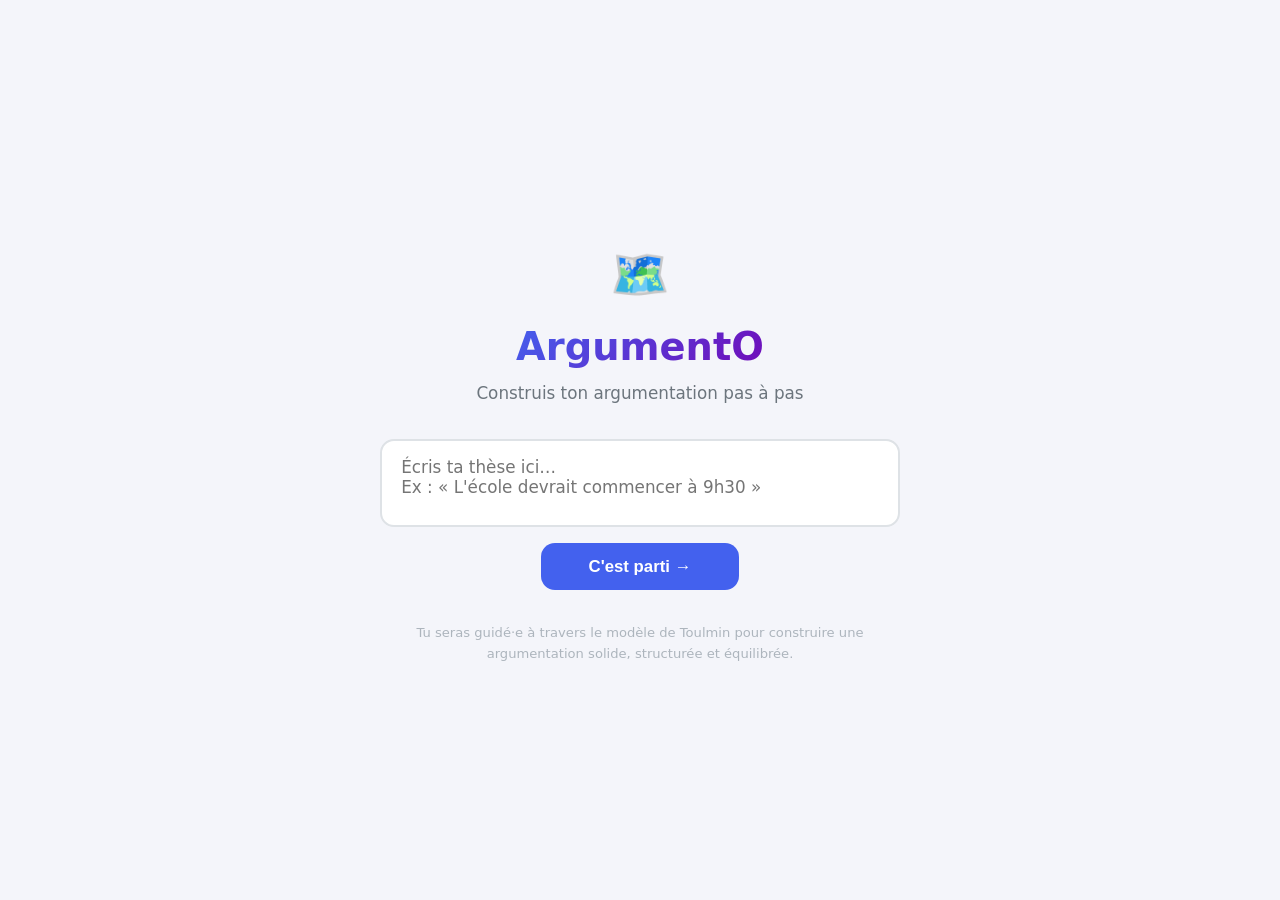
==== index.html @ 62ae569c "Commit initial Co-authored-by: Copilot <copilot@github.com>" ====
<!DOCTYPE html>
<html lang="fr">
<head>
<meta charset="UTF-8">
<meta name="viewport" content="width=device-width, initial-scale=1.0">
<title>ArgumentO : Construis ton argumentation</title>
<link rel="stylesheet" href="styles.css">
</head>
<body>

<!-- ════ START ════ -->
<div id="start">
  <div class="logo">🗺️</div>
  <h1>ArgumentO</h1>
  <p class="sub">Construis ton argumentation pas à pas</p>
  <textarea id="thesis-in" placeholder="Écris ta thèse ici…&#10;Ex : « L'école devrait commencer à 9h30 »"></textarea>
  <button class="go" id="start-go-btn" onclick="go()">C'est parti →</button>
  <p class="hint">Tu seras guidé·e à travers le modèle de Toulmin pour construire une argumentation solide, structurée et équilibrée.</p>
</div>

<!-- ════ APP ════ -->
<div id="app">
  <!-- MODAL -->
  <div id="modal-overlay" class="modal-overlay"></div>

  <div class="wrap">
    <div class="hdr">
      <h1>ArgumentO</h1>
      <div class="spacer"></div>
      <button class="hbtn" id="export-map-btn">Exporter</button>
      <button class="hbtn" id="import-map-btn">Importer</button>
      <button class="hbtn" id="share-map-btn">Partager</button>
      <button class="hbtn" id="open-summaries-btn">Voir tous les résumés</button>
      <div class="score-box">
        <span class="slbl">Score</span>
        <div class="sbar"><div class="sfill" id="sfill"></div></div>
        <span class="sval" id="sval">0</span>
      </div>
      <button class="hbtn rst" onclick="reset()">↺ Nouveau</button>
    </div>
    <div class="tree-legend">
      <span class="tl-item"><span class="tl-dot t"></span>Thèse</span>
      <span class="tl-item"><span class="tl-dot p"></span>Pour</span>
      <span class="tl-item"><span class="tl-dot c"></span>Contre</span>
      <span class="spacer-flex"></span>
      <span class="tl-item tl-item-muted">Cliquer un nœud pour éditer · + pour ajouter</span>
    </div>
    <div class="tree-scroll">
      <div id="ktree" class="ktree"></div>
    </div>
  </div>
</div>

<input type="file" id="import-map-file" class="hidden-file" accept="application/json,.json" title="Importer une map JSON" aria-label="Importer une map JSON">

<script src="script.js"></script>
</body>
</html>
---- styles.css ----
*{margin:0;padding:0;box-sizing:border-box}
body{font-family:'Inter',-apple-system,system-ui,sans-serif;background:#f4f5fa;color:#1a1a2e;line-height:1.6}
#app{display:none}
#modal-overlay{display:none}
#view-modal-overlay{display:none}
.spacer-flex{flex:1}
.tl-item-muted{color:#adb5bd;font-size:.68rem}
.hidden-file{display:none}

/* ── START ── */
#start{display:flex;flex-direction:column;align-items:center;justify-content:center;min-height:100vh;padding:2rem;text-align:center}
#start .logo{font-size:3rem;margin-bottom:.2rem}
#start h1{font-size:2.4rem;font-weight:800;background:linear-gradient(135deg,#4361ee,#7209b7);-webkit-background-clip:text;background-clip:text;-webkit-text-fill-color:transparent}
#start .sub{color:#6c757d;margin:.2rem 0 2rem;font-size:1.05rem}
#start textarea{width:100%;max-width:520px;height:88px;padding:1rem 1.2rem;border:2px solid #dee2e6;border-radius:14px;font-size:1.05rem;font-family:inherit;resize:none;transition:border .2s}
#start textarea:focus{outline:none;border-color:#4361ee}
#start textarea.invalid{border-color:#ef476f;box-shadow:0 0 0 3px rgba(239,71,111,.15)}
#start .go{margin-top:1rem;padding:.85rem 3rem;background:#4361ee;color:#fff;border:none;border-radius:14px;font-size:1.05rem;font-weight:700;cursor:pointer}
#start .go:hover{background:#3a56d4}
#start .hint{color:#adb5bd;font-size:.82rem;margin-top:2rem;max-width:450px}

/* ── WRAP ── */
.wrap{max-width:100%;margin:0 auto;padding:1.2rem 1.2rem 5rem}

/* ── HEADER ── */
.hdr{display:flex;align-items:center;gap:.6rem;margin-bottom:1rem;flex-wrap:wrap}
.hdr h1{font-size:1.25rem;font-weight:700;white-space:nowrap}
.hdr .spacer{flex:1}
.hbtn{padding:.45rem .9rem;border:1px solid #dee2e6;border-radius:8px;cursor:pointer;font-size:.8rem;font-weight:600;background:#fff;transition:all .15s;white-space:nowrap}
.hbtn:hover{background:#f1f3f5}
.hbtn.rst{color:#6c757d}
.hbtn:disabled{opacity:.55;cursor:not-allowed}

/* ── SCORE ── */
.score-box{display:flex;align-items:center;gap:.55rem;background:#fff;padding:.45rem .9rem;border-radius:10px;border:1px solid #e9ecef;box-shadow:0 1px 3px rgba(0,0,0,.04)}
.slbl{font-size:.7rem;font-weight:700;text-transform:uppercase;letter-spacing:.06em;color:#6c757d}
.sbar{width:80px;height:7px;background:#f1f3f5;border-radius:6px;overflow:hidden}
.sfill{height:100%;border-radius:6px;transition:width .5s,background .5s}
.sval{font-size:.82rem;font-weight:700;white-space:nowrap}

/* ── TIPS ── */
.tips{display:flex;flex-wrap:wrap;gap:.35rem;margin-bottom:.8rem}
.tip{font-size:.72rem;background:#fff;border:1px solid #e9ecef;padding:.25rem .6rem;border-radius:6px;color:#6c757d}

/* ══════════════════════════════
   KIALO TREE (main view)
   ══════════════════════════════ */
.tree-scroll{overflow-x:auto;overflow-y:visible;padding:1rem 0 2rem}
.ktree{display:flex;justify-content:center;min-width:max-content;padding:0 2rem}
.tree-legend{display:flex;align-items:center;gap:1rem;margin-bottom:.3rem;padding:.4rem 0}
.tl-item{display:flex;align-items:center;gap:.3rem;font-size:.72rem;font-weight:600;color:#6c757d}
.tl-dot{width:10px;height:10px;border-radius:50%}
.tl-dot.t{background:#4361ee}.tl-dot.p{background:#06d6a0}.tl-dot.c{background:#ef476f}

.knode{display:flex;flex-direction:column;align-items:center}
.kcard{width:13rem;padding:.6rem .75rem;border-radius:11px;background:#fff;border:1.5px solid #e0e2ea;cursor:pointer;transition:all .15s;text-align:left;position:relative}
.kcard:hover{transform:translateY(-2px);box-shadow:0 4px 14px rgba(0,0,0,.1)}
.kcard.readonly{cursor:pointer}
.kcard.readonly:hover{transform:translateY(-2px);box-shadow:0 4px 14px rgba(0,0,0,.1)}
.kcard.thesis{background:#f2f3ff;border-color:#c8d0f8}
.kcard.pro{background:#f0fbf6;border-color:#b8e8d0}
.kcard.contra{background:#fff3f4;border-color:#f5c2c8}
.kcard.active{box-shadow:0 0 0 3px rgba(67,97,238,.4),0 4px 14px rgba(67,97,238,.15);transform:translateY(-2px)}
.kdel{position:absolute;top:.35rem;right:.35rem;width:1.25rem;height:1.25rem;border:none;border-radius:50%;display:flex;align-items:center;justify-content:center;cursor:pointer;background:#fff;color:#adb5bd;font-size:.72rem;line-height:1;transition:all .15s}
.kdel:hover{background:#ef476f;color:#fff}
.kc-head{display:flex;align-items:center;gap:.3rem;margin-bottom:.15rem}
.kc-icon{font-size:.72rem}
.kc-label{font-size:.6rem;font-weight:700;text-transform:uppercase;letter-spacing:.06em}
.kcard.thesis .kc-label{color:#4361ee}
.kcard.pro .kc-label{color:#06a87a}
.kcard.contra .kc-label{color:#ef476f}
.kc-num{font-size:.58rem;color:#adb5bd;font-weight:600;margin-left:auto}
.kc-text{font-size:.76rem;color:#343a40;line-height:1.4;display:-webkit-box;-webkit-line-clamp:2;line-clamp:2;-webkit-box-orient:vertical;overflow:hidden}
.kc-text.empty{color:#adb5bd;font-style:italic}
.kc-bar{margin-top:.35rem;height:3px;background:#e9ecef;border-radius:3px;overflow:hidden}
.kc-fill{height:100%;border-radius:3px;transition:width .3s}
.kc-fill.thesis{background:#4361ee}.kc-fill.pro{background:#06d6a0}.kc-fill.contra{background:#ef476f}

/* ── ADD BUTTONS ── */
.kadd-row{display:flex;gap:.3rem;margin-top:.45rem}
.kadd{width:1.6rem;height:1.6rem;border-radius:50%;border:1.5px dashed;cursor:pointer;font-size:.8rem;font-weight:700;display:flex;align-items:center;justify-content:center;transition:all .15s;background:#fff}
.kadd.pro{border-color:#06d6a0;color:#06d6a0}
.kadd.pro:hover{background:#06d6a0;color:#fff}
.kadd.contra{border-color:#ef476f;color:#ef476f}
.kadd.contra:hover{background:#ef476f;color:#fff}
.kadd-tip{font-size:.58rem;color:#adb5bd;margin-top:.05rem;text-align:center}

/* ── TREE CONNECTORS ── */
.kchildren{display:flex;justify-content:center;padding-top:2.2rem;position:relative}
.kchildren::before{content:'';position:absolute;top:0;left:50%;width:0;height:1.1rem;border-left:2px solid #d0d3da}
.kchildren>.knode{position:relative;padding:0 .55rem}
.kchildren>.knode::before{content:'';position:absolute;top:-1.1rem;left:0;right:0;border-top:2px solid #d0d3da;height:0}
.kchildren>.knode:first-child::before{left:50%}
.kchildren>.knode:last-child::before{right:50%}
.kchildren>.knode:only-child::before{display:none}
.kchildren>.knode::after{content:'';position:absolute;top:-1.1rem;left:50%;width:0;height:1.1rem;border-left:2px solid #d0d3da}
.kchildren>.knode.kpro::after{border-left-color:#72dba8}
.kchildren>.knode.kcontra::after{border-left-color:#f59aaa}
.kchildren>.knode.kthesis::after{border-left-color:#98aaf5}

/* ══════════════════════════════
   EDIT MODAL (popup)
   ══════════════════════════════ */
.modal-overlay{position:fixed;inset:0;background:radial-gradient(circle at 15% 15%,rgba(67,97,238,.2),rgba(15,15,30,.62) 55%);-webkit-backdrop-filter:blur(4px);backdrop-filter:blur(4px);z-index:2000;display:flex;align-items:center;justify-content:center;padding:1.5rem;animation:fadeIn .15s ease}
@keyframes fadeIn{from{opacity:0}to{opacity:1}}
.modal{background:linear-gradient(180deg,#ffffff 0%,#fcfdff 100%);border:1px solid #e6eaf7;border-radius:24px;padding:1.6rem;width:100%;max-width:560px;max-height:90vh;overflow-y:auto;box-shadow:0 28px 70px rgba(12,18,42,.28),0 6px 20px rgba(67,97,238,.12);animation:modalUp .2s ease}
@keyframes modalUp{from{opacity:0;transform:translateY(15px) scale(.97)}to{opacity:1;transform:translateY(0) scale(1)}}
.modal-head{display:flex;align-items:center;gap:.6rem;margin-bottom:.65rem;padding-bottom:.7rem;border-bottom:1px solid #e9edf8}
.modal-head .badge{padding:.25rem .7rem;border-radius:20px;font-size:.7rem;font-weight:700;letter-spacing:.06em;text-transform:uppercase}
.badge.thesis{background:#ebeeff;color:#4361ee}
.badge.pro{background:#e2faf0;color:#06a87a}
.badge.contra{background:#ffe0e6;color:#ef476f}
.modal-head .mnum{font-size:.78rem;color:#adb5bd;font-weight:600}
.modal-head .spacer{flex:1}
.modal-head .cnt{font-size:.75rem;color:#adb5bd;font-weight:600}
.close-modal{width:32px;height:32px;border-radius:10px;border:1px solid #d7ddef;background:#fff;cursor:pointer;font-size:1rem;display:flex;align-items:center;justify-content:center;transition:all .15s;flex-shrink:0}
.close-modal:hover{background:#f3f6ff;border-color:#bdc9f4}

.reply-context{display:flex;align-items:flex-start;gap:.5rem;margin:.15rem 0 .8rem;padding:.52rem .6rem;background:#f2f6ff;border:1px solid #d8e3ff;border-radius:12px}
.rc-tag{font-size:.62rem;text-transform:uppercase;font-weight:800;letter-spacing:.05em;color:#4361ee;background:#e3ebff;border-radius:999px;padding:.14rem .45rem;flex-shrink:0}
.rc-text{font-size:.78rem;color:#3a4663;line-height:1.45}

.summary-panel{margin:0 0 .95rem;padding:1rem 1.05rem;background:linear-gradient(135deg,#f8fbff,#eef3ff);border:1px solid #dfe8ff;border-radius:16px}
.summary-panel-empty{background:linear-gradient(135deg,#fbfcff,#f3f6fc);border-style:dashed}
.summary-panel-head{font-size:.72rem;font-weight:800;letter-spacing:.05em;text-transform:uppercase;color:#4361ee;margin-bottom:.32rem}
.summary-panel-body{font-size:.84rem;line-height:1.7;color:#33415c}

.modal .pbar{height:4px;background:#f1f3f5;border-radius:4px;overflow:hidden;margin:-.3rem 0 1rem}
.modal .pbar .fill{height:100%;border-radius:4px;transition:width .4s}
.fill.tf{background:#4361ee}.fill.pf{background:#06d6a0}.fill.cf{background:#ef476f}

.step-shell{padding:.15rem 0 .2rem}
.step-meta{display:flex;align-items:center;justify-content:space-between;gap:.8rem;margin-bottom:.45rem;flex-wrap:wrap}
.step-count{font-size:.78rem;font-weight:800;color:#21325b}
.step-help{font-size:.74rem;color:#7a859e}
.step-track{display:flex;gap:.35rem;margin-bottom:.75rem}
.step-dot{width:.55rem;height:.55rem;border-radius:999px;background:#d7deef;transition:all .2s}
.step-dot.active{width:1.45rem;background:#4361ee}
.step-dot.done{background:#95a8f5}

.step{margin-bottom:.7rem;padding:.85rem 1rem;background:#f8faff;border:1px solid #ebeffa;border-radius:14px;transition:opacity .25s,transform .2s,box-shadow .2s}
.step:hover{transform:translateY(-1px);box-shadow:0 6px 16px rgba(24,35,76,.08)}
.step.teaser{opacity:.28;pointer-events:none}
.step.hidden{display:none}
.step-head{display:flex;align-items:center;gap:.4rem;margin-bottom:.25rem}
.step-icon{font-size:.9rem}
.step-concept{font-size:.62rem;font-weight:700;text-transform:uppercase;letter-spacing:.06em;color:#6c757d;background:#e9ecef;padding:.1rem .45rem;border-radius:5px}
.step-prompt{font-size:.85rem;font-weight:500;color:#495057;line-height:1.5}
.step textarea{width:100%;min-height:44px;padding:.55rem .65rem;border:1.5px solid #dee2e6;border-radius:8px;font-size:.86rem;font-family:inherit;resize:none;overflow:hidden;margin-top:.35rem;background:#fff;transition:border .2s}
.step textarea:focus{outline:none;border-color:#4361ee}
.teaser-hint{font-size:.72rem;color:#adb5bd;margin-top:.3rem;font-style:italic}
.qrow{display:flex;gap:.4rem;margin-top:.4rem;flex-wrap:wrap}
.qbtn{padding:.35rem .85rem;border:1.5px solid #dbe3fb;border-radius:999px;background:#fff;cursor:pointer;font-size:.78rem;font-weight:600;transition:all .15s}
.qbtn:hover{background:#f3f7ff}
.qbtn.on{background:#4361ee;color:#fff;border-color:#4361ee}

.sumbox{margin:.5rem 0;padding:1rem 1.1rem;background:linear-gradient(135deg,#f8f9fb,#eef0f7);border-radius:11px;border:1px solid #e2e5f0;position:relative}
.sumbox .stag{font-size:.66rem;font-weight:700;text-transform:uppercase;letter-spacing:.06em;color:#6c757d;margin-bottom:.3rem}
.sumbox p{font-size:.83rem;line-height:1.7;color:#343a40}
.sumbox .hl{background:#fff3cd;padding:.03rem .25rem;border-radius:3px}
.copy-btn{position:absolute;top:.6rem;right:.6rem;background:#fff;border:1px solid #dee2e6;border-radius:6px;padding:.2rem .5rem;font-size:.7rem;cursor:pointer;color:#6c757d}
.copy-btn:hover{background:#e9ecef}
.copy-btn.done{color:#06d6a0;border-color:#06d6a0}

.modal-acts{display:flex;gap:.4rem;margin-top:.7rem;flex-wrap:wrap}
.abtn{padding:.45rem .9rem;border:none;border-radius:10px;font-size:.8rem;font-weight:600;cursor:pointer;transition:all .15s}
.abtn.an{background:#edf2ff;color:#3451d2;border:1px solid #d5defd}
.abtn.an:hover:not(:disabled){background:#e1eaff}
.abtn.an:disabled{opacity:.45;cursor:not-allowed}
.abtn.av{background:linear-gradient(135deg,#4361ee,#3451d2);color:#fff;box-shadow:0 8px 16px rgba(67,97,238,.26)}.abtn.av:hover{transform:translateY(-1px)}
.abtn.as{background:#fff;border:1px solid #d7ddef;color:#56627d}
.abtn.as:hover{background:#f7f9ff}
.abtn.ad{background:#f1f3f5;color:#adb5bd}.abtn.ad:hover{background:#ffe0e6;color:#ef476f}

.sum-modal{max-width:860px}
.sum-essay{margin-top:.2rem;padding:.9rem 1rem;background:#f8f9fb;border:1px solid #e2e5f0;border-radius:12px}
.sum-para{font-size:.88rem;line-height:1.8;color:#2f3440;margin:0 0 .95rem;text-align:justify}
.sum-para:last-child{margin-bottom:0}
.sum-para-label{display:inline-block;font-size:.72rem;font-weight:800;text-transform:uppercase;letter-spacing:.05em;padding:.12rem .5rem;border-radius:999px;margin-right:.45rem;vertical-align:middle}
.sum-empty{padding:.95rem;background:#f8f9fb;border:1px dashed #d0d3da;border-radius:10px;color:#6c757d;font-size:.82rem}
.sum-para-label.thesis{background:#ebeeff;color:#4361ee}
.sum-para-label.pro{background:#e2faf0;color:#06a87a}
.sum-para-label.contra{background:#ffe0e6;color:#ef476f}

.view-wrap{max-width:1200px}
.readonly-badge{font-size:.75rem;font-weight:700;background:#f1f4ff;color:#3451d2;padding:.3rem .6rem;border-radius:999px;border:1px solid #d5defd}
.view-meta{margin:.2rem 0 .8rem;color:#6c757d;font-size:.82rem}

.view-wrap .kcard.readonly.active{box-shadow:0 0 0 3px rgba(67,97,238,.35),0 4px 14px rgba(67,97,238,.18)}

@media(max-width:960px){
   .wrap{padding:1rem .8rem 4rem}
   .hdr{align-items:flex-start}
   .hdr .spacer{display:none}
   .hdr h1{width:100%}
   .hbtn{flex:1 1 auto;text-align:center}
   .score-box{width:100%;justify-content:space-between}
   .tree-legend{flex-wrap:wrap;gap:.45rem .8rem}
   .tree-scroll{padding:.6rem 0 1.2rem}
   .kcard{width:11.3rem}
}

/* ── RESPONSIVE ── */
@media(max-width:600px){
   #start{padding:1rem}
   #start textarea{max-width:100%;height:120px}
   .wrap{padding:.8rem .4rem 3rem}
  .hdr{gap:.4rem}
   .hdr h1{font-size:1.05rem}
   .hbtn{font-size:.73rem;padding:.45rem .55rem}
  .score-box{padding:.35rem .6rem}
  .sbar{width:50px}
   .kcard{width:min(84vw,16rem);padding:.52rem .6rem}
  .kc-text{font-size:.7rem}
   .kchildren>.knode{padding:0 .3rem}
   .modal-overlay{padding:.55rem}
   .modal{padding:.9rem .8rem;max-width:99vw;max-height:95vh;border-radius:18px}
   .reply-context{margin-bottom:.55rem}
   .summary-panel{padding:.75rem .8rem}
   .summary-panel-body{font-size:.78rem;line-height:1.55}
   .step-shell{padding-top:0}
   .step-meta{align-items:flex-start}
   .step-track{margin-bottom:.6rem}
   .step{padding:.65rem .7rem}
   .step textarea{font-size:.82rem}
  .modal-acts{flex-direction:column}
  .abtn{text-align:center}
}
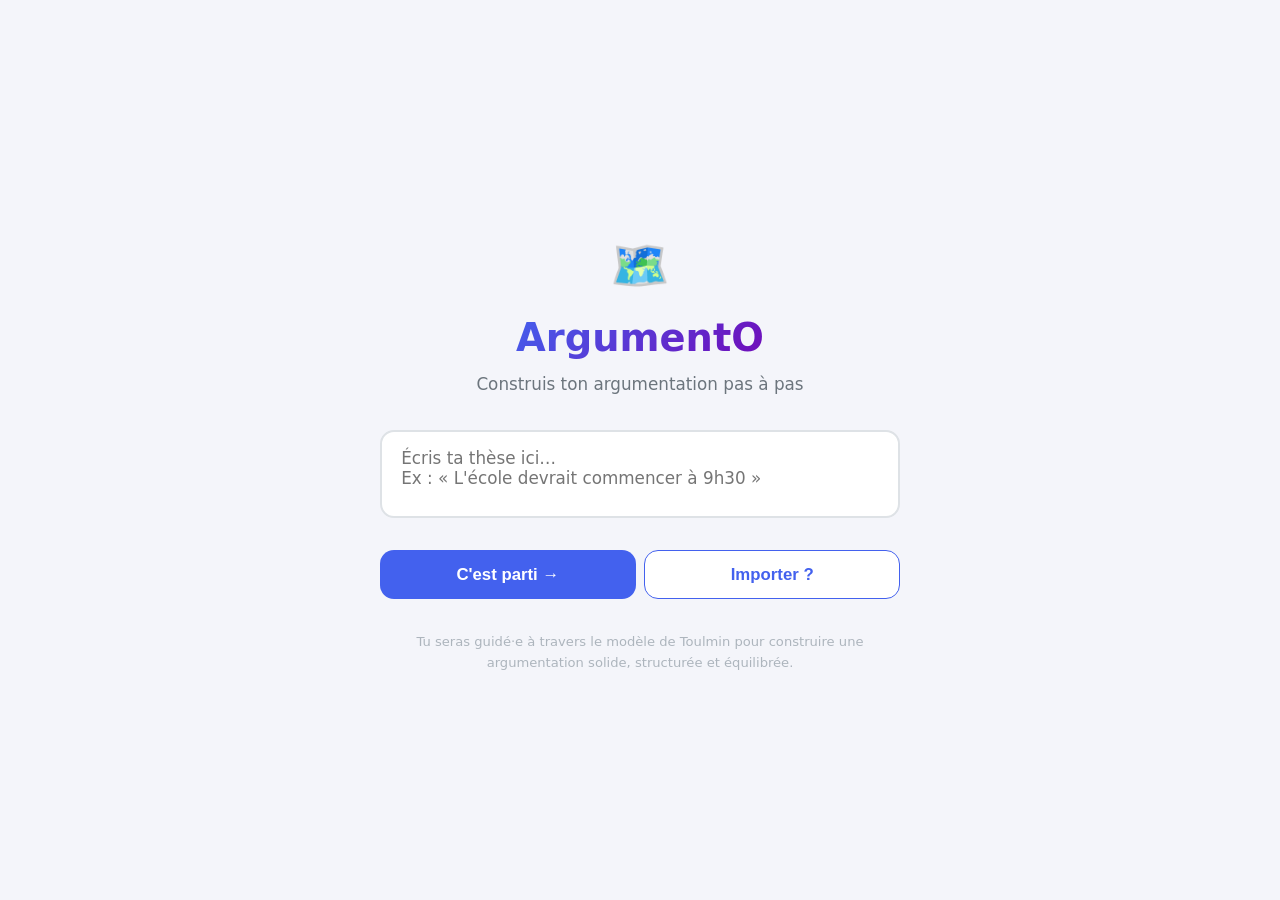
==== commit 88bd0bb1: "Modifications de quelques éléments, ajouts des modules d'aide, robustesse de la vérification Co-auth" ====
--- a/index.html
+++ b/index.html
@@ -14,7 +14,10 @@
   <h1>ArgumentO</h1>
   <p class="sub">Construis ton argumentation pas à pas</p>
   <textarea id="thesis-in" placeholder="Écris ta thèse ici…&#10;Ex : « L'école devrait commencer à 9h30 »"></textarea>
-  <button class="go" id="start-go-btn" onclick="go()">C'est parti →</button>
+  <div class="start-actions">
+    <button class="go" id="start-go-btn" onclick="go()">C'est parti →</button>
+    <button class="go secondary" id="start-import-btn">Importer ?</button>
+  </div>
   <p class="hint">Tu seras guidé·e à travers le modèle de Toulmin pour construire une argumentation solide, structurée et équilibrée.</p>
 </div>
 
@@ -29,6 +32,14 @@
       <div class="spacer"></div>
       <button class="hbtn" id="export-map-btn">Exporter</button>
       <button class="hbtn" id="import-map-btn">Importer</button>
+      <div class="verify-stack">
+        <div class="verify-circles" aria-label="Compteurs de problèmes">
+          <span class="verify-circle green" id="verify-count-low">0</span>
+          <span class="verify-circle yellow" id="verify-count-medium">0</span>
+          <span class="verify-circle red" id="verify-count-high">0</span>
+        </div>
+        <button class="hbtn" id="verify-map-btn">Vérifier</button>
+      </div>
       <button class="hbtn" id="share-map-btn">Partager</button>
       <button class="hbtn" id="open-summaries-btn">Voir tous les résumés</button>
       <div class="score-box">
--- a/styles.css
+++ b/styles.css
@@ -15,8 +15,11 @@
 #start textarea{width:100%;max-width:520px;height:88px;padding:1rem 1.2rem;border:2px solid #dee2e6;border-radius:14px;font-size:1.05rem;font-family:inherit;resize:none;transition:border .2s}
 #start textarea:focus{outline:none;border-color:#4361ee}
 #start textarea.invalid{border-color:#ef476f;box-shadow:0 0 0 3px rgba(239,71,111,.15)}
-#start .go{margin-top:1rem;padding:.85rem 3rem;background:#4361ee;color:#fff;border:none;border-radius:14px;font-size:1.05rem;font-weight:700;cursor:pointer}
+#start .start-actions{margin-top:1rem;display:grid;grid-template-columns:repeat(2,minmax(0,1fr));gap:.55rem;width:100%;max-width:520px}
+#start .go{margin-top:1rem;width:100%;padding:.85rem 1.2rem;background:#4361ee;color:#fff;border:none;border-radius:14px;font-size:1.05rem;font-weight:700;cursor:pointer}
 #start .go:hover{background:#3a56d4}
+#start .go.secondary{margin-top:1rem;background:#fff;color:#4361ee;border:1.5px solid #4361ee;width:100%;padding:.85rem 1.2rem;font-size:1.05rem;font-weight:700;cursor:pointer}
+#start .go.secondary:hover{background:#eef2ff}
 #start .hint{color:#adb5bd;font-size:.82rem;margin-top:2rem;max-width:450px}
 
 /* ── WRAP ── */
@@ -30,6 +33,12 @@
 .hbtn:hover{background:#f1f3f5}
 .hbtn.rst{color:#6c757d}
 .hbtn:disabled{opacity:.55;cursor:not-allowed}
+.verify-stack{position:relative;display:inline-flex;align-items:center;justify-content:center}
+.verify-circles{position:absolute;left:50%;top:-.68rem;transform:translateX(-50%);display:flex;gap:.22rem;z-index:2;pointer-events:none}
+.verify-circle{width:1.05rem;height:1.05rem;border-radius:50%;display:flex;align-items:center;justify-content:center;font-size:.58rem;font-weight:800;color:#fff;line-height:1}
+.verify-circle.green{background:#2fa36b}
+.verify-circle.yellow{background:#e0a100}
+.verify-circle.red{background:#d94f63}
 
 /* ── SCORE ── */
 .score-box{display:flex;align-items:center;gap:.55rem;background:#fff;padding:.45rem .9rem;border-radius:10px;border:1px solid #e9ecef;box-shadow:0 1px 3px rgba(0,0,0,.04)}
@@ -145,6 +154,8 @@
 .step-head{display:flex;align-items:center;gap:.4rem;margin-bottom:.25rem}
 .step-icon{font-size:.9rem}
 .step-concept{font-size:.62rem;font-weight:700;text-transform:uppercase;letter-spacing:.06em;color:#6c757d;background:#e9ecef;padding:.1rem .45rem;border-radius:5px}
+.step-help-btn{margin-left:auto;border:1px solid #d5defd;background:#edf2ff;color:#3451d2;border-radius:999px;padding:.22rem .65rem;font-size:.72rem;font-weight:700;cursor:pointer;transition:all .15s}
+.step-help-btn:hover{background:#e1eaff}
 .step-prompt{font-size:.85rem;font-weight:500;color:#495057;line-height:1.5}
 .step textarea{width:100%;min-height:44px;padding:.55rem .65rem;border:1.5px solid #dee2e6;border-radius:8px;font-size:.86rem;font-family:inherit;resize:none;overflow:hidden;margin-top:.35rem;background:#fff;transition:border .2s}
 .step textarea:focus{outline:none;border-color:#4361ee}
@@ -172,7 +183,26 @@
 .abtn.as:hover{background:#f7f9ff}
 .abtn.ad{background:#f1f3f5;color:#adb5bd}.abtn.ad:hover{background:#ffe0e6;color:#ef476f}
 
+.whelp-overlay{position:fixed;inset:0;background:rgba(8,12,26,.38);display:none;align-items:center;justify-content:center;padding:1rem;z-index:2200}
+.whelp-overlay.open{display:flex}
+.whelp-box{width:min(560px,96vw);max-height:80vh;overflow:auto;background:#fff;border:1px solid #dfe6fb;border-radius:16px;box-shadow:0 22px 52px rgba(11,20,45,.35);padding:1rem 1rem .9rem}
+.whelp-head{display:flex;align-items:center;gap:.6rem;margin-bottom:.55rem}
+.whelp-title{font-size:.9rem;font-weight:800;color:#26365f}
+.whelp-close{margin-left:auto;width:30px;height:30px;border-radius:8px;border:1px solid #d7ddef;background:#fff;cursor:pointer;font-size:.95rem}
+.whelp-close:hover{background:#f3f6ff}
+.whelp-intro{font-size:.8rem;color:#4a5878;line-height:1.5;margin-bottom:.55rem}
+.whelp-list{padding-left:1rem;display:flex;flex-direction:column;gap:.35rem}
+.whelp-list li{font-size:.8rem;color:#2f3a54;line-height:1.5}
+
 .sum-modal{max-width:860px}
+.verify-modal{
+   border-top-right-radius:24px !important;
+   border-bottom-right-radius:24px !important;
+}
+.global-summaries-modal{
+   border-top-right-radius:24px !important;
+   border-bottom-right-radius:24px !important;
+}
 .sum-essay{margin-top:.2rem;padding:.9rem 1rem;background:#f8f9fb;border:1px solid #e2e5f0;border-radius:12px}
 .sum-para{font-size:.88rem;line-height:1.8;color:#2f3440;margin:0 0 .95rem;text-align:justify}
 .sum-para:last-child{margin-bottom:0}
@@ -182,6 +212,22 @@
 .sum-para-label.pro{background:#e2faf0;color:#06a87a}
 .sum-para-label.contra{background:#ffe0e6;color:#ef476f}
 
+.verify-summary{display:flex;flex-wrap:wrap;gap:.35rem;margin:.2rem 0 .75rem}
+.vstat{font-size:.72rem;background:#f3f5fb;border:1px solid #e2e7f5;color:#57607a;padding:.22rem .55rem;border-radius:999px}
+.vstat.high{background:#ffe7eb;border-color:#ffd1d9;color:#c62848}
+.vstat.med{background:#fff4db;border-color:#ffe4b3;color:#b26a00}
+.vstat.low{background:#ecf8ef;border-color:#d7f0df;color:#2d8a4b}
+.verify-list{display:flex;flex-direction:column;gap:.55rem}
+.verify-node{background:#f8faff;border:1px solid #e6ebf8;border-radius:12px;padding:.65rem .75rem}
+.verify-head{display:flex;align-items:center;gap:.35rem;margin-bottom:.3rem}
+.verify-claim{font-size:.78rem;color:#404a64;margin-bottom:.35rem}
+.verify-flags{padding-left:1rem;display:flex;flex-direction:column;gap:.22rem}
+.verify-flags li{font-size:.76rem;color:#3b4358}
+.vsev{display:inline-flex;align-items:center;padding:.06rem .38rem;border-radius:999px;font-size:.64rem;font-weight:700;letter-spacing:.02em;margin-right:.35rem}
+.vsev.high{background:#ffe1e7;color:#c62848}
+.vsev.medium{background:#ffeecf;color:#9a6200}
+.vsev.low{background:#e8f7ed;color:#2d8a4b}
+
 .view-wrap{max-width:1200px}
 .readonly-badge{font-size:.75rem;font-weight:700;background:#f1f4ff;color:#3451d2;padding:.3rem .6rem;border-radius:999px;border:1px solid #d5defd}
 .view-meta{margin:.2rem 0 .8rem;color:#6c757d;font-size:.82rem}
@@ -194,6 +240,7 @@
    .hdr .spacer{display:none}
    .hdr h1{width:100%}
    .hbtn{flex:1 1 auto;text-align:center}
+   .verify-stack{min-width:7rem}
    .score-box{width:100%;justify-content:space-between}
    .tree-legend{flex-wrap:wrap;gap:.45rem .8rem}
    .tree-scroll{padding:.6rem 0 1.2rem}
@@ -204,10 +251,13 @@
 @media(max-width:600px){
    #start{padding:1rem}
    #start textarea{max-width:100%;height:120px}
+   #start .start-actions{width:100%;grid-template-columns:1fr}
+   #start .go{margin-top:0;padding:.75rem .9rem;font-size:.95rem}
    .wrap{padding:.8rem .4rem 3rem}
   .hdr{gap:.4rem}
    .hdr h1{font-size:1.05rem}
    .hbtn{font-size:.73rem;padding:.45rem .55rem}
+   .verify-circle{width:1rem;height:1rem;font-size:.55rem}
   .score-box{padding:.35rem .6rem}
   .sbar{width:50px}
    .kcard{width:min(84vw,16rem);padding:.52rem .6rem}
@@ -215,6 +265,14 @@
    .kchildren>.knode{padding:0 .3rem}
    .modal-overlay{padding:.55rem}
    .modal{padding:.9rem .8rem;max-width:99vw;max-height:95vh;border-radius:18px}
+   .verify-modal{
+    border-top-right-radius:18px !important;
+    border-bottom-right-radius:18px !important;
+   }
+   .global-summaries-modal{
+    border-top-right-radius:18px !important;
+    border-bottom-right-radius:18px !important;
+   }
    .reply-context{margin-bottom:.55rem}
    .summary-panel{padding:.75rem .8rem}
    .summary-panel-body{font-size:.78rem;line-height:1.55}
@@ -223,6 +281,8 @@
    .step-track{margin-bottom:.6rem}
    .step{padding:.65rem .7rem}
    .step textarea{font-size:.82rem}
+   .verify-summary{gap:.25rem}
+   .verify-node{padding:.55rem .6rem}
   .modal-acts{flex-direction:column}
   .abtn{text-align:center}
 }
